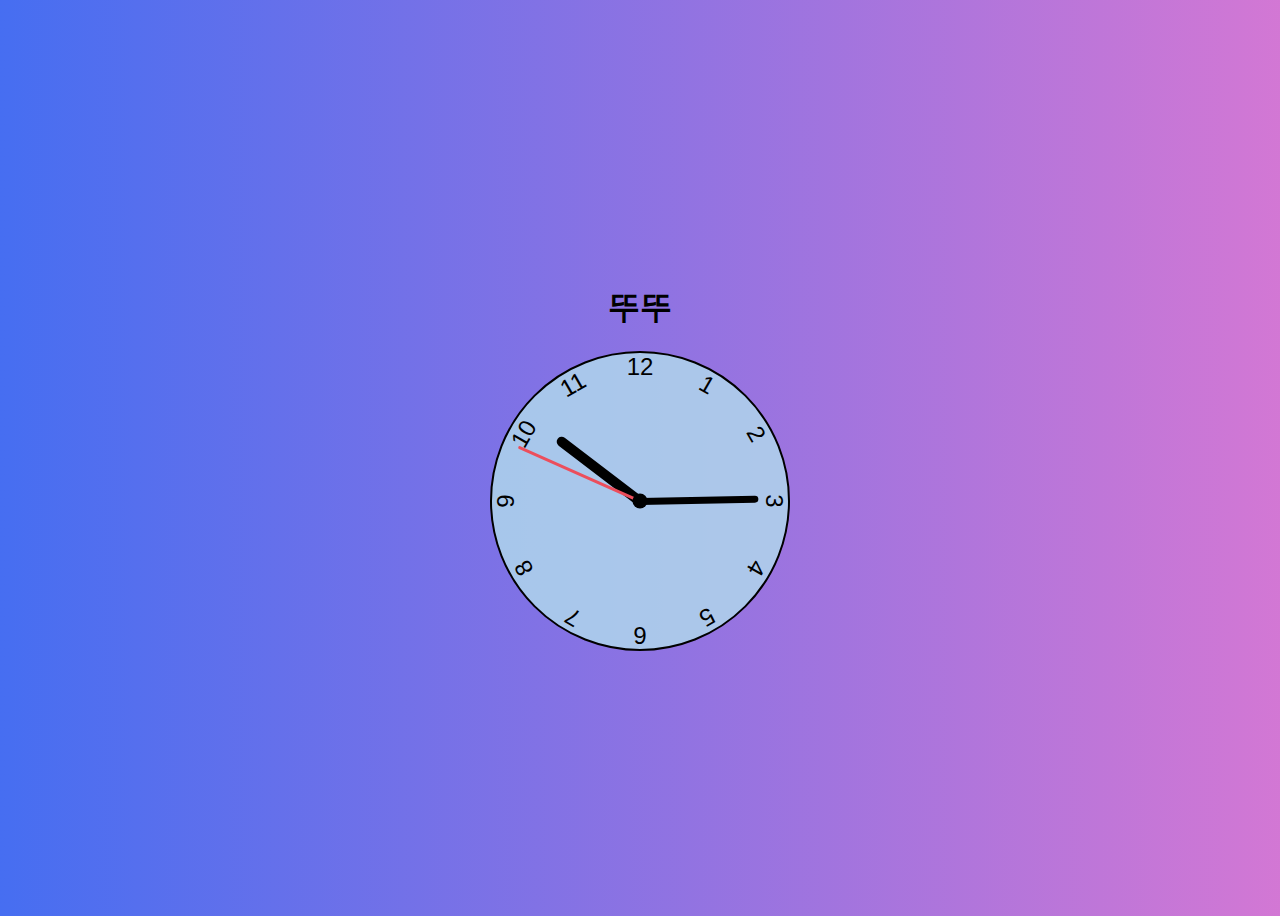
==== 02analogclock-s/index.html @ 14517037 "11" ====
<!DOCTYPE html>
<html>
<head>
    <link href="styles.css" rel="stylesheet">
    <script defer src="aclock.js"></script>
    <title> Analog Clock </title>
    
</head>
<body>
<div><h1 style="text-align:center">뚜뚜</h1>
    <div class="clock">
        <div class="hand hour" data-hour-hand></div>
        <div class="hand minute" data-minute-hand></div>
        <div class="hand second" data-second-hand></div>

        <!-- div.number.number$*12{$} or
        div.number.number${$}*12 -->

        <div class="number number1">1</div>
        <div class="number number2">2</div>
        <div class="number number3">3</div>
        <div class="number number4">4</div>
        <div class="number number5">5</div>
        <div class="number number6">6</div>
        <div class="number number7">7</div>
        <div class="number number8">8</div>
        <div class="number number9">9</div>
        <div class="number number10">10</div>
        <div class="number number11">11</div>
        <div class="number number12">12</div>
        
    </div>
</div>

</body>
</html>
---- 02analogclock-s/styles.css ----
*, *::after, *::before{
    box-sizing: border-box;
    font-family: Gotham Rounded,  sans-serif;
}

body{
    background: linear-gradient(to right, hsl(226, 86%, 61%), hsl(299, 52%, 65%));
    display: flex;
    justify-content: center;
    align-items: center;
    min-height: 100vh;
    overflow: hidden;
}

.clock{
    width: 300px;
    height: 300px;
    background-color: rgba(177, 220, 236, 0.8);
    border-radius: 50%;
    border: 2px solid black;
    position: relative;
}

.clock .number {
    --rotation:0;
    position: absolute;
    width: 100%;
    height: 100%;
    text-align: center;
    transform: rotate(var(--rotation));
    font-size: 1.5rem;
}

.clock .number1 {--rotation:30deg;}
.clock .number2 {--rotation:60deg;}
.clock .number3 {--rotation:90deg;}
.clock .number4 {--rotation:120deg;}
.clock .number5 {--rotation:150deg;}
.clock .number6 {--rotation:180deg;}
.clock .number7 {--rotation:210deg;}
.clock .number8 {--rotation:240deg;}
.clock .number9 {--rotation:270deg;}
.clock .number10 {--rotation:300deg;}
.clock .number11 {--rotation:330deg;}

.clock .hand{
    --rotation: 0;
    position: absolute; 
    bottom: 50%;
    left:50%;
    width: 10px;
    height: 50%;
    background-color: black;
    border-top-left-radius: 10px;
    border-top-right-radius: 10px;
    transform-origin: bottom;
    z-index: 10;
    transform: translateX(-50%) rotate(calc(var(--rotation) * 1deg));
}

.clock::after{
    content: '';
    position: absolute;
    background-color: black;
    z-index: 11;
    width: 15px;
    height: 15px;
    top: 50%;
    left: 50%;
    transform: translate(-50%, -50%);
    border-radius: 50%;
}
.clock .hand.second{
    width: 3px;
    height: 45%;
    background-color: rgb(236, 78, 92);
}
.clock .hand.minute{
    width: 7px;
    height: 40%;
    background-color: black;
}
.clock .hand.hour{
    width: 10px;
    height: 35%;
    background-color: black;
}
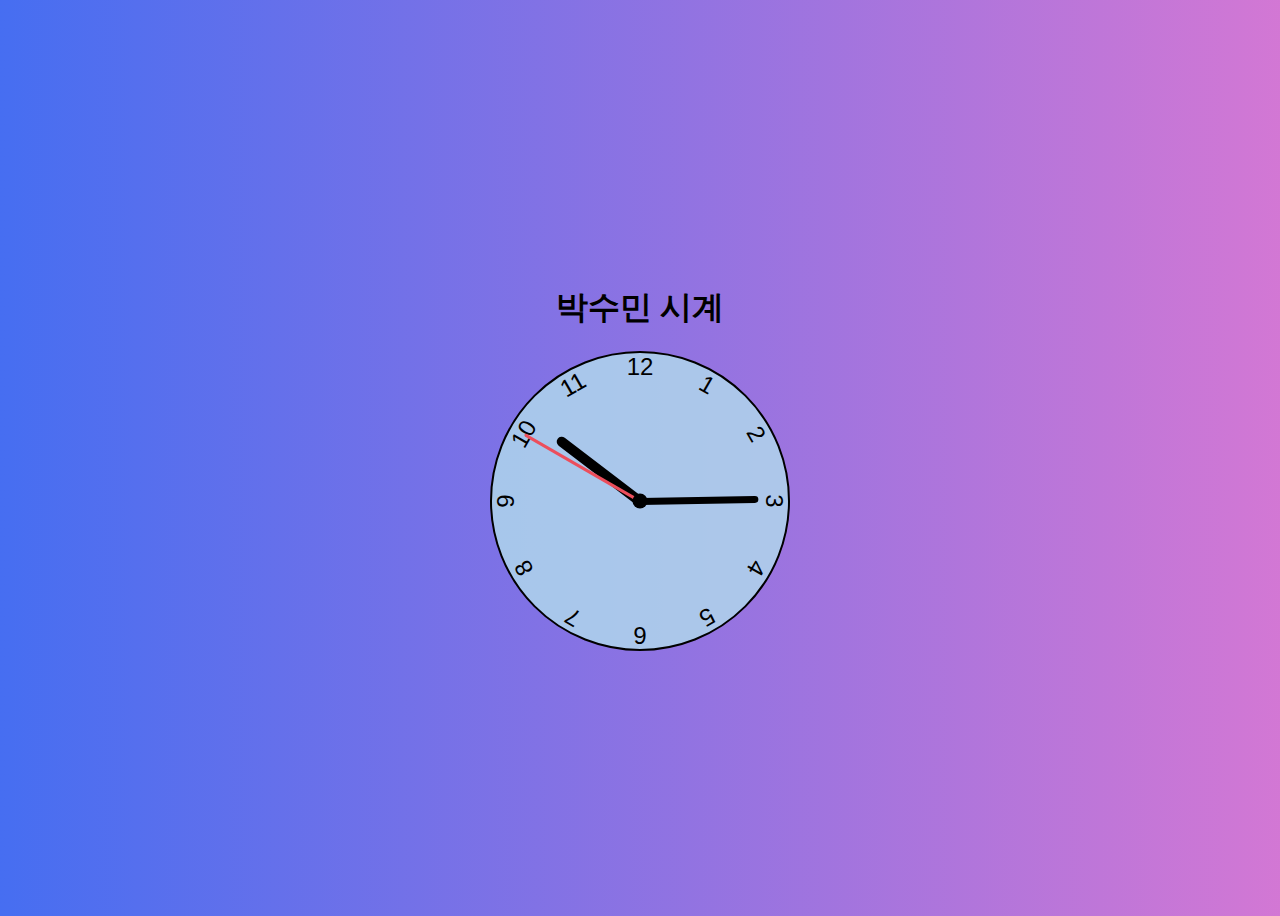
==== commit 8abb8890: "22" ====
--- a/02analogclock-s/index.html
+++ b/02analogclock-s/index.html
@@ -1,13 +1,14 @@
 <!DOCTYPE html>
 <html>
 <head>
+    <meta charset="UTF-8">
     <link href="styles.css" rel="stylesheet">
     <script defer src="aclock.js"></script>
     <title> Analog Clock </title>
     
 </head>
 <body>
-<div><h1 style="text-align:center">뚜뚜</h1>
+<div><h1 style="text-align:center">박수민 시계</h1>
     <div class="clock">
         <div class="hand hour" data-hour-hand></div>
         <div class="hand minute" data-minute-hand></div>
